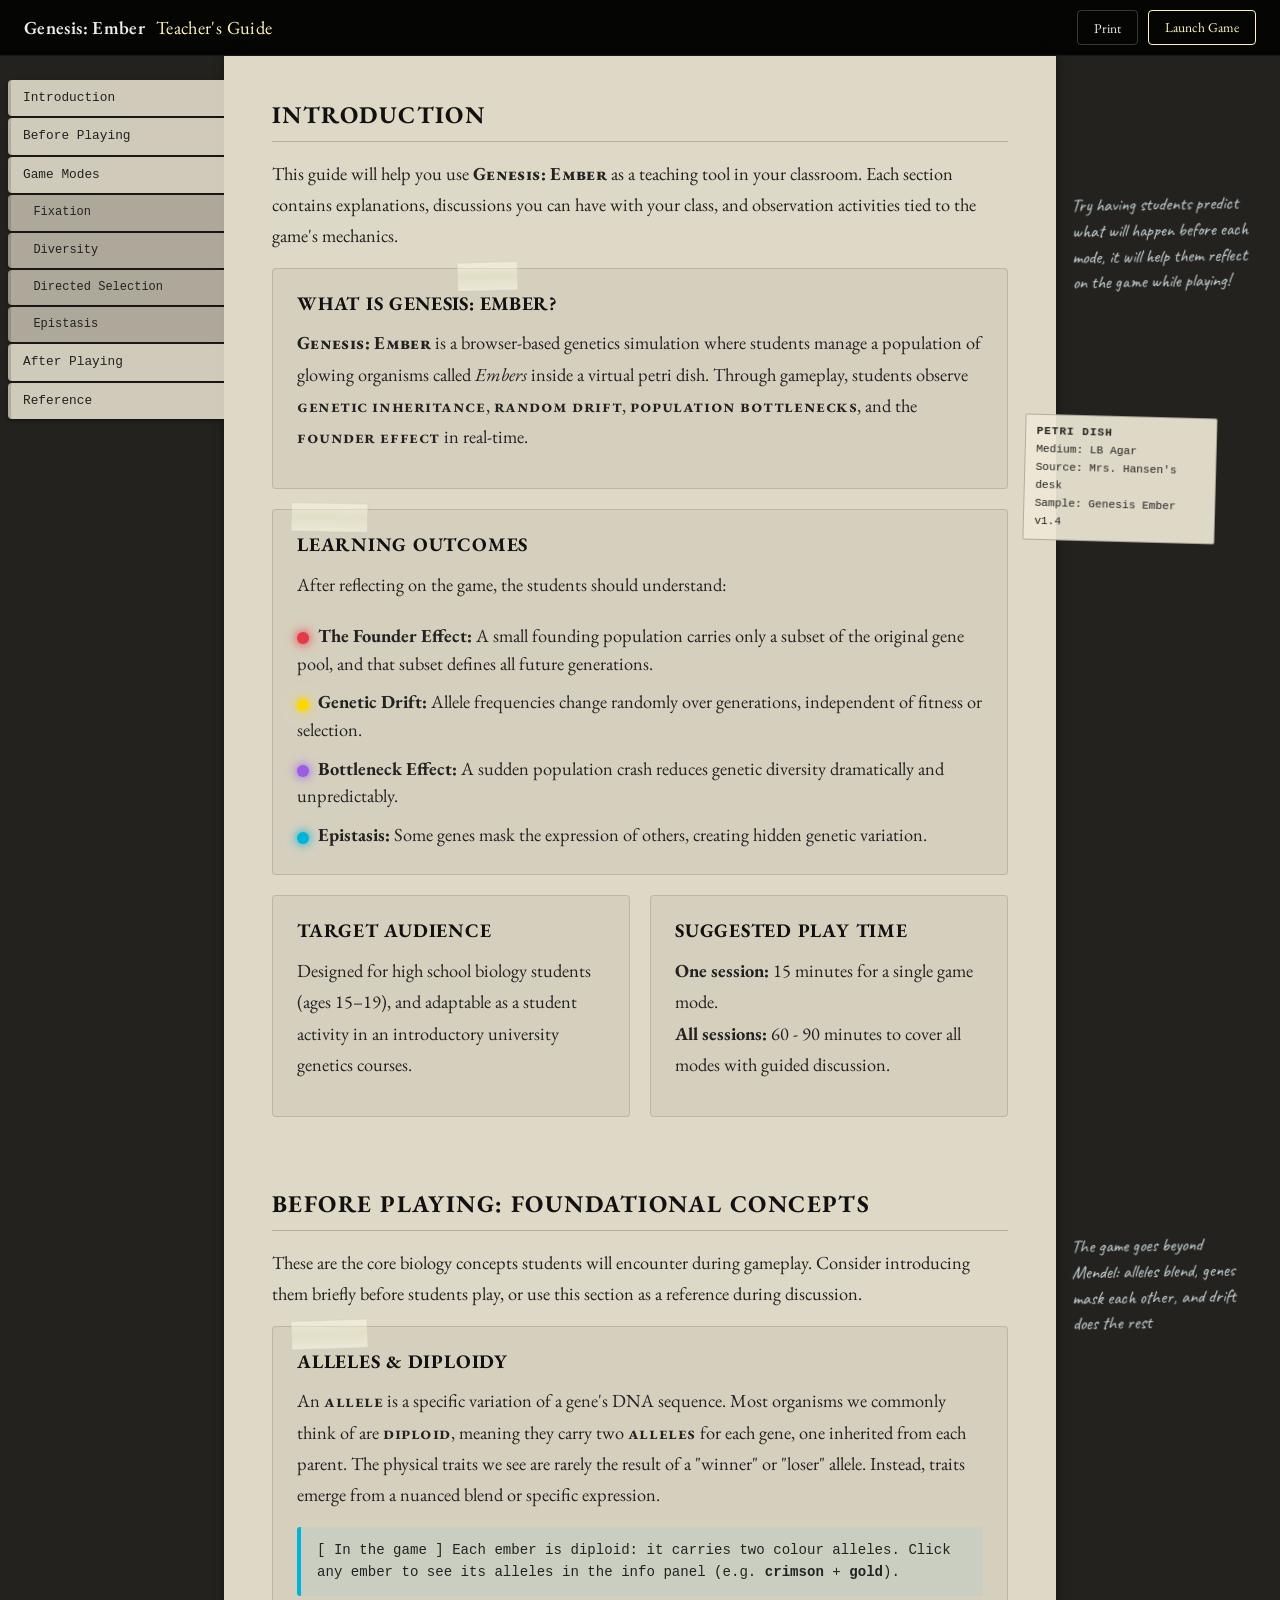
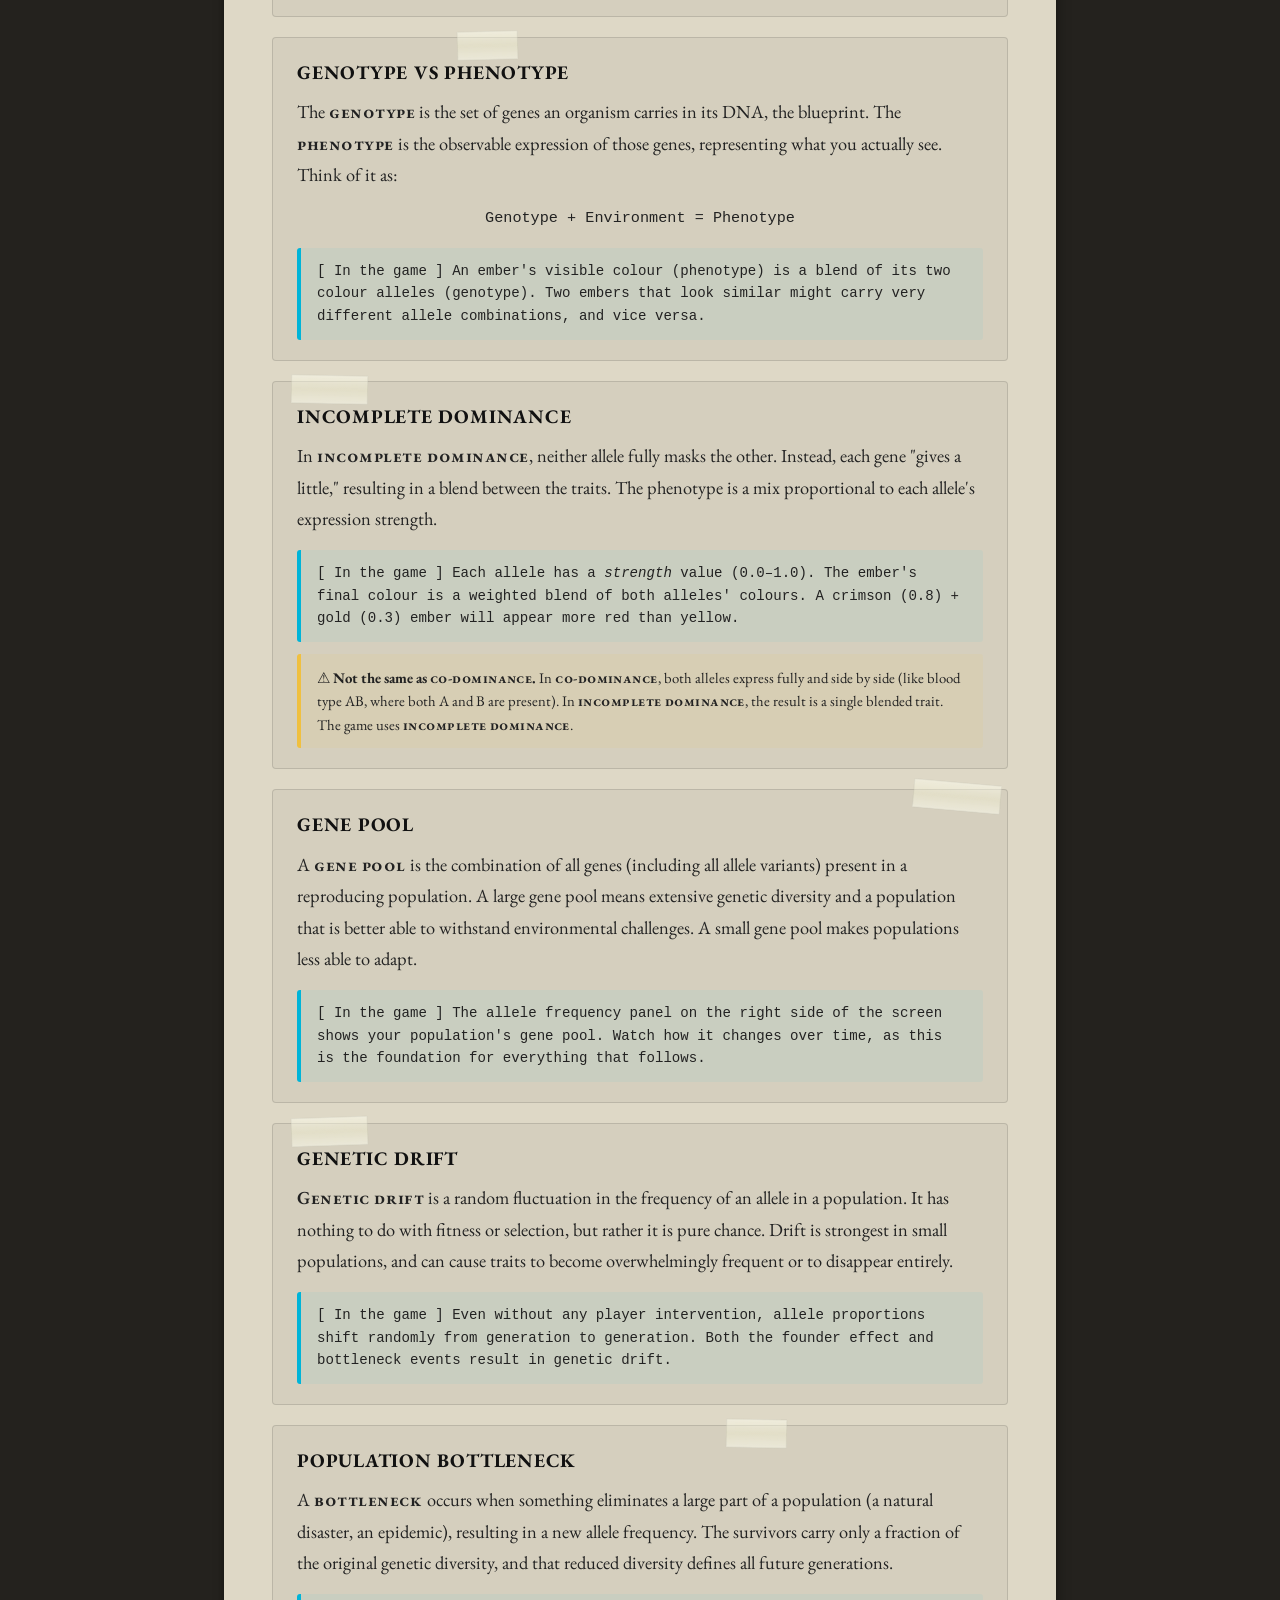
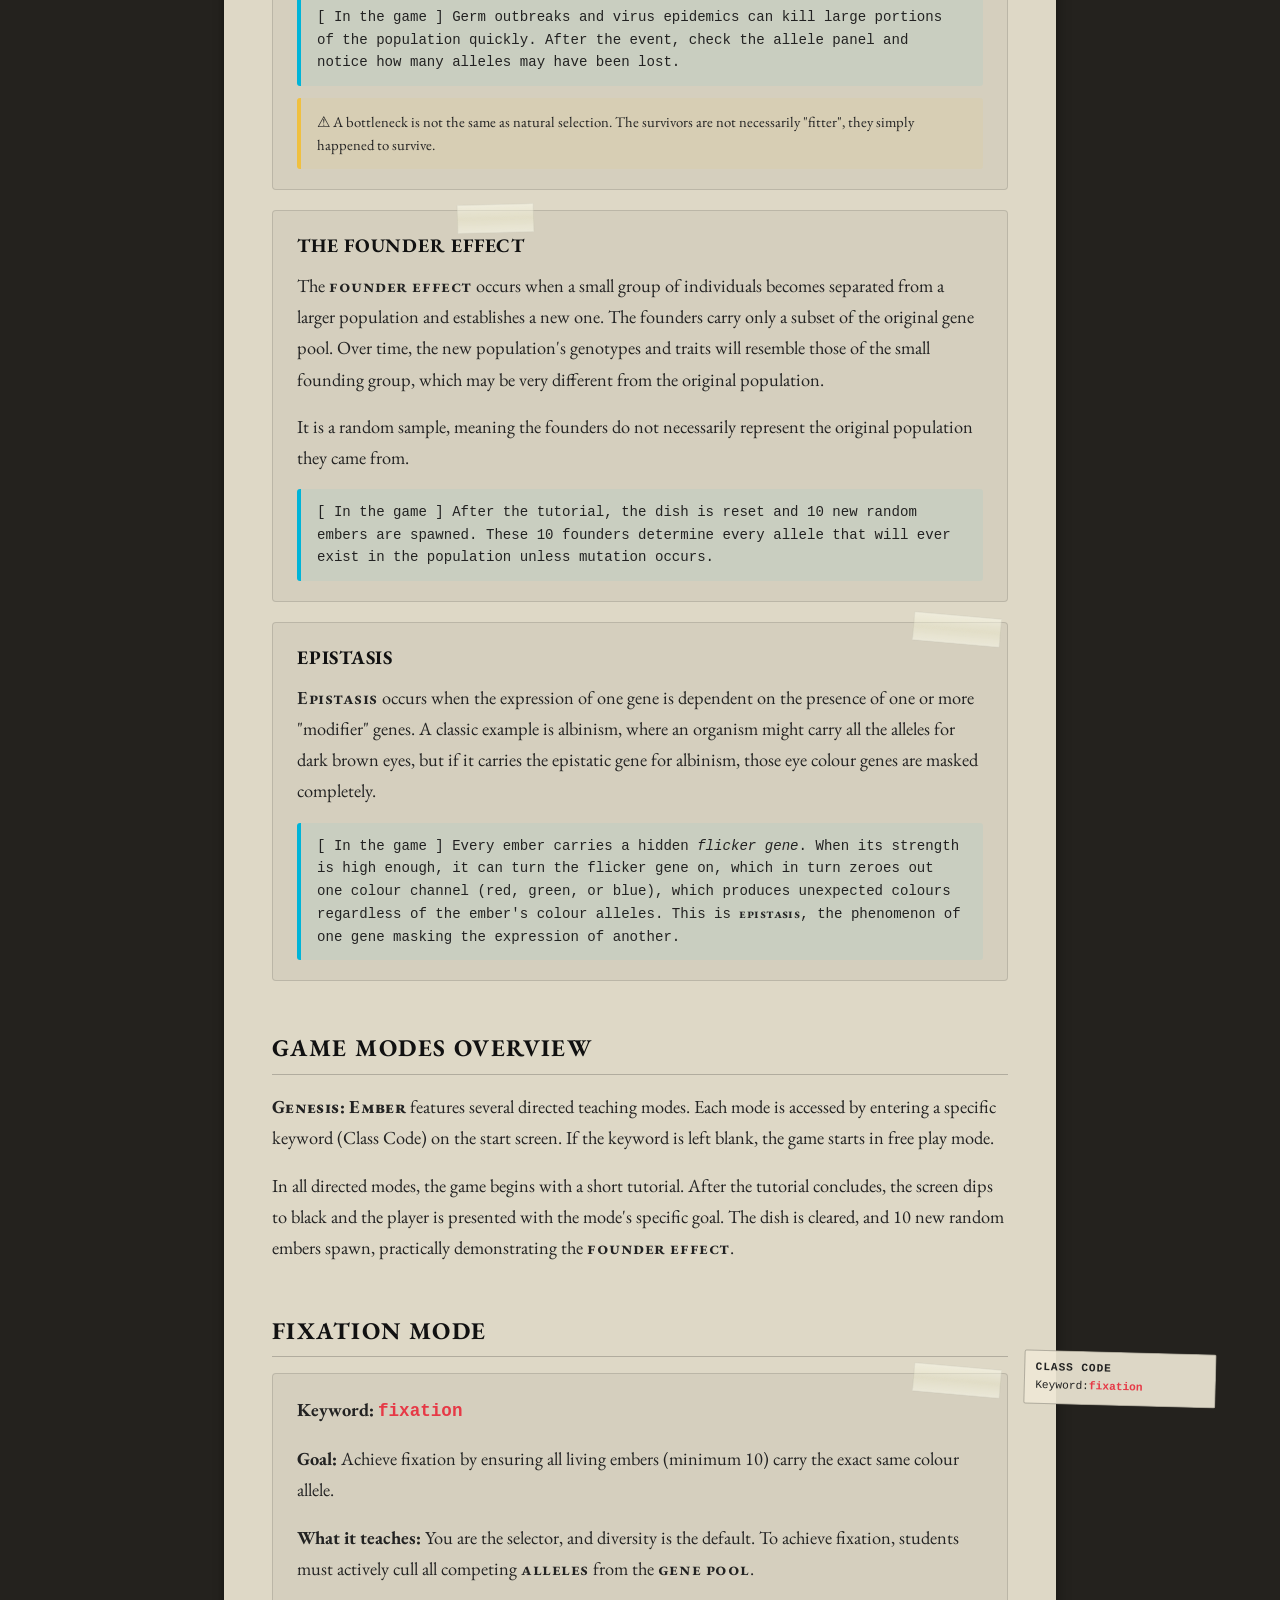
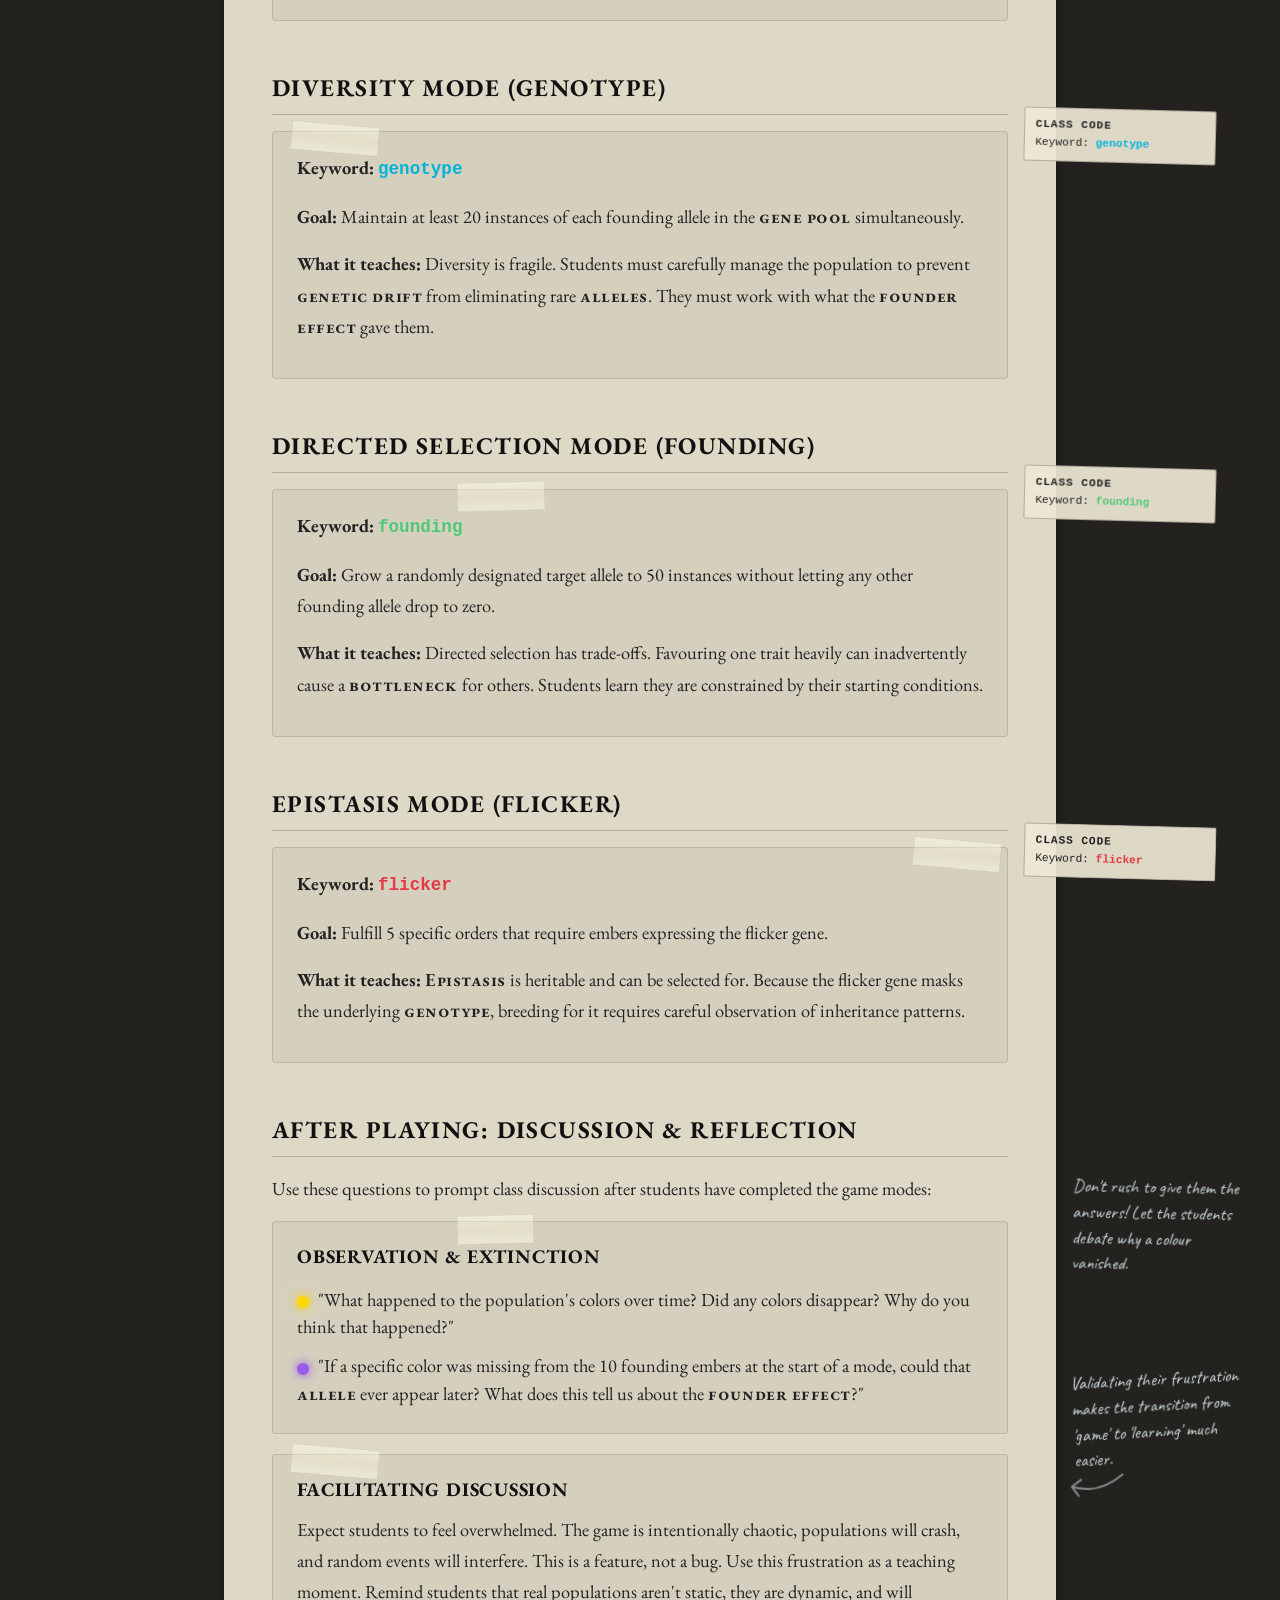
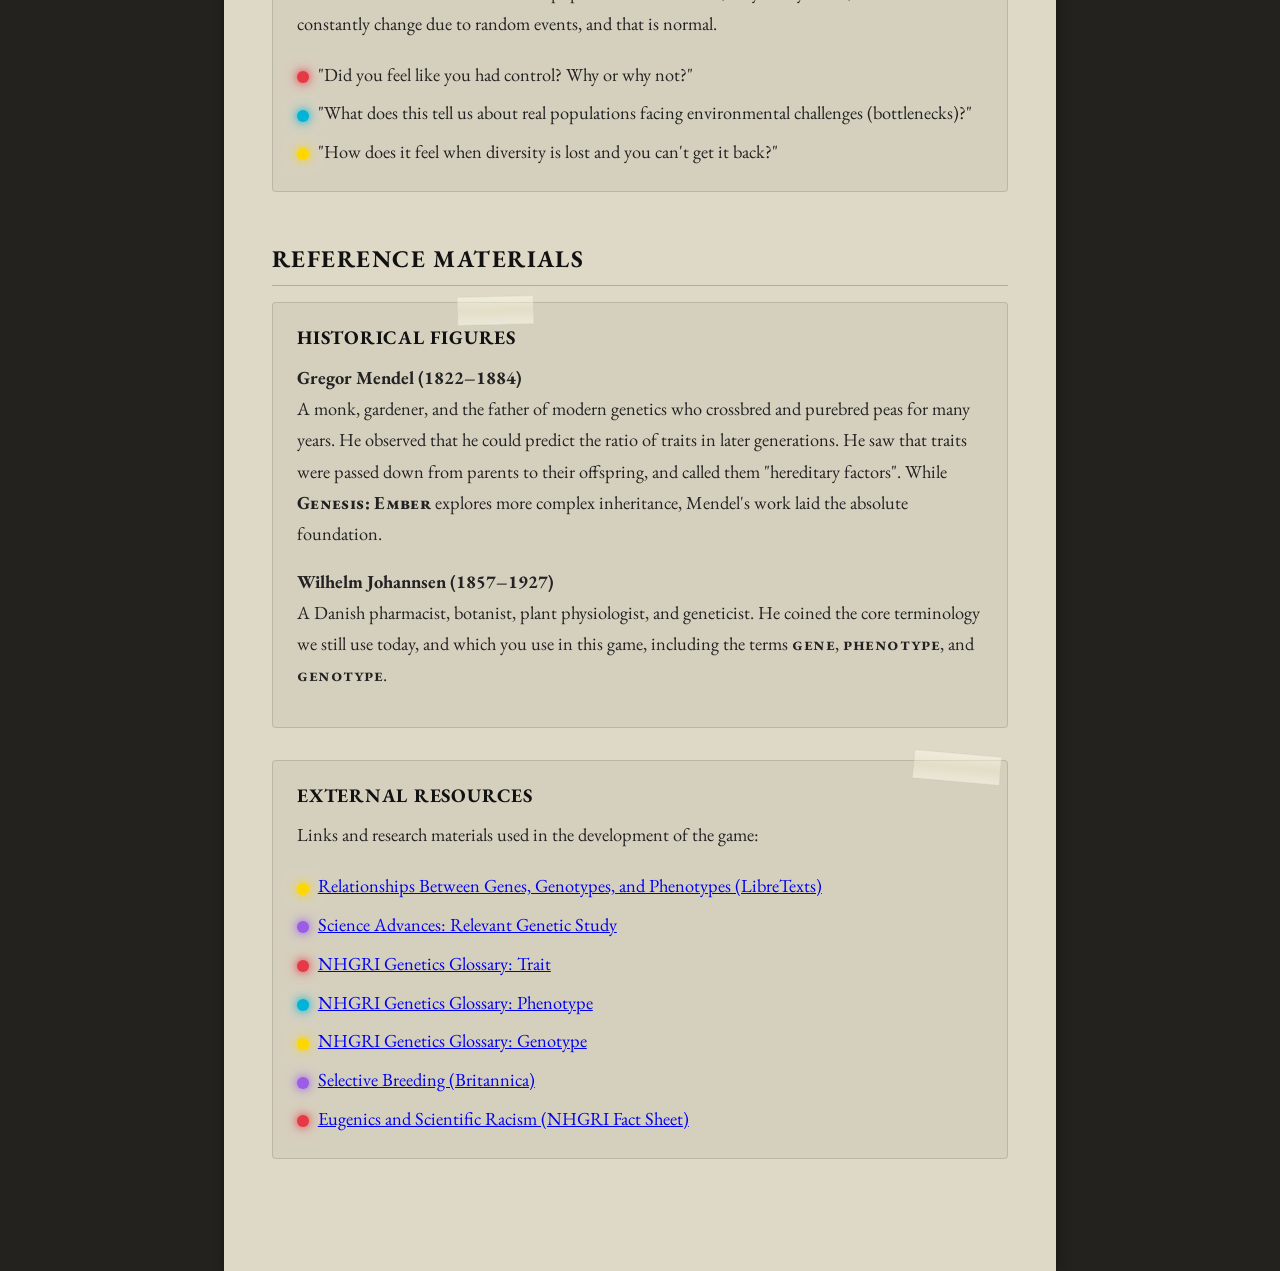
==== teachers-aid.html @ 92278e6e "Added Teacher's Aid as its own page" ====
<!DOCTYPE html>
<html lang="en">

<head>
  <meta charset="UTF-8">
  <meta name="viewport" content="width=device-width, initial-scale=1.0">
  <title>Genesis: Ember - Teacher's Guide</title>
  <meta name="description"
    content="A classroom guide for using Genesis: Ember to teach genetics concepts including alleles, genetic drift, natural selection, and epistasis.">
  <link rel="preconnect" href="https://fonts.googleapis.com">
  <link rel="preconnect" href="https://fonts.gstatic.com" crossorigin>
  <link
    href="https://fonts.googleapis.com/css2?family=Caveat:wght@400;700&family=EB+Garamond:ital,wght@0,400;0,600;0,700;1,400;1,600;1,700&display=swap"
    rel="stylesheet">
  <link rel="stylesheet" href="teachers-aid.css">
</head>

<body>

  <header class="top-bar">
    <h1 class="top-bar-title">Genesis: Ember <span class="top-bar-subtitle">Teacher's Guide</span></h1>
    <div class="top-bar-actions">
      <button id="printButton" class="top-bar-button" onclick="window.print()">Print</button>
      <a href="index.html" class="top-bar-button top-bar-launch">Launch Game</a>
    </div>
  </header>

  <div class="page-layout">

    <nav class="sidebar" aria-label="Table of contents">
      <ul class="sidebar-list">
        <li><a href="#introduction" class="sidebar-link">Introduction</a></li>
        <li><a href="#before-playing" class="sidebar-link">Before Playing</a></li>
        <li><a href="#modes-overview" class="sidebar-link">Game Modes</a></li>
        <li>
          <a href="#mode-fixation" class="sidebar-link sidebar-link-indent">Fixation</a>
        </li>
        <li>
          <a href="#mode-genotype" class="sidebar-link sidebar-link-indent">Diversity</a>
        </li>
        <li>
          <a href="#mode-founding" class="sidebar-link sidebar-link-indent">Directed Selection</a>
        </li>
        <li>
          <a href="#mode-flicker" class="sidebar-link sidebar-link-indent">Epistasis</a>
        </li>
        <li><a href="#after-playing" class="sidebar-link">After Playing</a></li>
        <li><a href="#reference" class="sidebar-link">Reference</a></li>
      </ul>
    </nav>

    <main class="content">

      <section id="introduction" class="content-section">
        <h2>Introduction</h2>

        <!-- Margin elements (in the dark right area) -->
        <div class="margin-note" style="top: 6rem;">
          Try having students predict what will happen before each mode, it will help them reflect on the game while
          playing!
        </div>

        <div class="margin-label" style="top: 20rem;">
          <span class="margin-label-title">PETRI DISH&emsp;</span><br>
          Medium: LB Agar<br>
          Source: Mrs. Hansen's desk<br>
          Sample: Genesis Ember v1.4
        </div>

        <p>
          This guide will help you use <span class="game-name">Genesis: Ember</span> as a teaching tool in your
          classroom. Each section contains explanations, discussions you can have with your class, and observation
          activities tied to the game's mechanics.
        </p>

        <div class="guide-box">
          <h3 class="guide-box-title">What is <span class="game-name">Genesis: Ember</span>?</h3>
          <p>
            <span class="game-name">Genesis: Ember</span> is a browser-based genetics simulation where students manage a
            population
            of glowing organisms called <em>Embers</em> inside a virtual petri dish.
            Through gameplay, students observe <span class="term">genetic inheritance</span>, <span class="term">random
              drift</span>,
            <span class="term">population bottlenecks</span>, and the <span class="term">founder effect</span> in
            real-time.
          </p>
        </div>

        <div class="guide-box">
          <h3 class="guide-box-title">Learning Outcomes</h3>
          <p>After reflecting on the game, the students should understand:</p>
          <ul class="ember-list">
            <li>
              <span class="ember-dot ember-dot-crimson"></span>
              <strong>The Founder Effect:</strong> A small founding population carries only a subset of
              the original gene pool, and that subset defines all future generations.
            </li>
            <li>
              <span class="ember-dot ember-dot-gold"></span>
              <strong>Genetic Drift:</strong> Allele frequencies change randomly over generations,
              independent of fitness or selection.
            </li>
            <li>
              <span class="ember-dot ember-dot-violet"></span>
              <strong>Bottleneck Effect:</strong> A sudden population crash reduces genetic
              diversity dramatically and unpredictably.
            </li>
            <li>
              <span class="ember-dot ember-dot-blue"></span>
              <strong>Epistasis:</strong> Some genes mask the expression of others,
              creating hidden genetic variation.
            </li>
          </ul>
        </div>

        <div class="two-col-grid">
          <div class="guide-box">
            <h3 class="guide-box-title">Target Audience</h3>
            <p>
              Designed for high school biology students (ages 15–19), and adaptable as a student
              activity in an introductory university genetics courses.
            </p>
          </div>
          <div class="guide-box">
            <h3 class="guide-box-title">Suggested Play Time</h3>
            <p>
              <strong>One session:</strong> 15 minutes for a single game mode.<br>
              <strong>All sessions:</strong> 60 - 90 minutes to cover all modes with guided discussion.
            </p>
          </div>
        </div>

      </section>

      <section id="before-playing" class="content-section">
        <h2>Before Playing: Foundational Concepts</h2>

        <!-- Margin note for this section -->
        <div class="margin-note" style="top: 3rem;">
          The game goes beyond Mendel: alleles blend, genes mask each other, and drift does the rest
        </div>

        <p>
          These are the core biology concepts students will encounter during gameplay. Consider
          introducing them briefly before students play, or use this section as a reference
          during discussion.
        </p>

        <!-- Concept 1: Alleles & Diploidy -->
        <div class="guide-box">
          <h3 class="guide-box-title">Alleles &amp; Diploidy</h3>
          <p>
            An <span class="term">allele</span> is a specific variation of a gene's DNA sequence.
            Most organisms we commonly think of are <span class="term">diploid</span>, meaning they carry
            two <span class="term">alleles</span> for each gene, one inherited from each parent. The physical traits
            we see are rarely the result of a "winner" or "loser" allele. Instead, traits
            emerge from a nuanced blend or specific expression.
          </p>
          <div class="guide-box-ingame">
            [ In the game ] Each ember is diploid: it carries two colour alleles. Click any
            ember to see its alleles in the info panel (e.g. <strong>crimson</strong> +
            <strong>gold</strong>).
          </div>
        </div>

        <!-- Concept 2: Genotype vs Phenotype -->
        <div class="guide-box">
          <h3 class="guide-box-title">Genotype vs Phenotype</h3>
          <p>
            The <span class="term">genotype</span> is the set of genes an organism carries in its DNA, the blueprint.
            The <span class="term">phenotype</span> is the observable expression of those
            genes, representing what you actually see. Think of it as:
          </p>
          <p style="text-align: center; font-family: var(--font-mono); font-size: 0.95rem;">
            Genotype + Environment = Phenotype
          </p>
          <div class="guide-box-ingame">
            [ In the game ] An ember's visible colour (phenotype) is a blend of its two
            colour alleles (genotype). Two embers that look similar might carry very
            different allele combinations, and vice versa.
          </div>
        </div>

        <!-- Concept 3: Incomplete Dominance -->
        <div class="guide-box">
          <h3 class="guide-box-title">Incomplete Dominance</h3>
          <p>
            In <span class="term">incomplete dominance</span>, neither allele fully masks the other.
            Instead, each gene "gives a little," resulting in a blend between the traits.
            The phenotype is a mix proportional to each allele's expression strength.
          </p>
          <div class="guide-box-ingame">
            [ In the game ] Each allele has a <em>strength</em> value (0.0–1.0). The ember's
            final colour is a weighted blend of both alleles' colours. A crimson (0.8) + gold (0.3)
            ember will appear more red than yellow.
          </div>
          <div class="guide-box-warning">
            ⚠ <strong>Not the same as <span class="term">co-dominance</span>.</strong> In <span
              class="term">co-dominance</span>, both alleles
            express fully and side by side (like blood type AB, where both A and B are present).
            In <span class="term">incomplete dominance</span>, the result is a single blended trait. The game uses
            <span class="term">incomplete dominance</span>.
          </div>
        </div>

        <!-- Concept 4: Gene Pool -->
        <div class="guide-box">
          <h3 class="guide-box-title">Gene Pool</h3>
          <p>
            A <span class="term">gene pool</span> is the combination of all genes (including all allele
            variants) present in a reproducing population. A large gene pool means extensive
            genetic diversity and a population that is better able to withstand environmental
            challenges. A small gene pool makes populations less able to adapt.
          </p>
          <div class="guide-box-ingame">
            [ In the game ] The allele frequency panel on the right side of the screen shows
            your population's gene pool. Watch how it changes over time, as this is the
            foundation for everything that follows.
          </div>
        </div>

        <!-- Concept 5: Genetic Drift -->
        <div class="guide-box">
          <h3 class="guide-box-title">Genetic Drift</h3>
          <p>
            <span class="term">Genetic drift</span> is a random fluctuation in the frequency of an allele
            in a population. It has nothing to do with fitness or selection, but rather it is pure chance.
            Drift is strongest in small populations, and can cause traits to become overwhelmingly
            frequent or to disappear entirely.
          </p>
          <div class="guide-box-ingame">
            [ In the game ] Even without any player intervention, allele proportions shift randomly
            from generation to generation. Both the founder effect and bottleneck events
            result in genetic drift.
          </div>
        </div>

        <!-- Concept 6: Population Bottleneck -->
        <div class="guide-box">
          <h3 class="guide-box-title">Population Bottleneck</h3>
          <p>
            A <span class="term">bottleneck</span> occurs when something eliminates a large part of a
            population (a natural disaster, an epidemic), resulting in a new allele frequency.
            The survivors carry only a fraction of the original genetic diversity, and that
            reduced diversity defines all future generations.
          </p>
          <div class="guide-box-ingame">
            [ In the game ] Germ outbreaks and virus epidemics can kill large portions of the
            population quickly. After the event, check the allele panel and notice how many
            alleles may have been lost.
          </div>
          <div class="guide-box-warning">
            ⚠ A bottleneck is not the same as natural selection. The survivors are not
            necessarily "fitter", they simply happened to survive.
          </div>
        </div>

        <!-- Concept 7: Founder Effect -->
        <div class="guide-box">
          <h3 class="guide-box-title">The Founder Effect</h3>
          <p>
            The <span class="term">founder effect</span> occurs when a small group of individuals becomes
            separated from a larger population and establishes a new one. The founders carry
            only a subset of the original gene pool. Over time, the new population's genotypes
            and traits will resemble those of the small founding group, which may be very
            different from the original population.
          </p>
          <p>
            It is a random sample, meaning the founders do not necessarily represent the original
            population they came from.
          </p>
          <div class="guide-box-ingame">
            [ In the game ] After the tutorial, the dish is reset and 10 new random embers
            are spawned. These 10 founders determine every allele that will ever exist in
            the population unless mutation occurs.
          </div>
        </div>

        <!-- Concept 8: Epistasis -->
        <div class="guide-box">
          <h3 class="guide-box-title">Epistasis</h3>
          <p>
            <span class="term">Epistasis</span> occurs when the expression of one gene is dependent on the
            presence of one or more "modifier" genes. A classic example is albinism, where an organism
            might carry all the alleles for dark brown eyes, but if it carries the epistatic
            gene for albinism, those eye colour genes are masked completely.
          </p>
          <div class="guide-box-ingame">
            [ In the game ] Every ember carries a hidden <em>flicker gene</em>. When its strength
            is high enough, it can turn the flicker gene on, which in turn zeroes out one colour channel (red, green, or
            blue), which produces unexpected colours regardless of the ember's colour alleles. This is <span
              class="term">epistasis</span>, the phenomenon of one gene masking the expression of another.
          </div>
        </div>

      </section>

      <section id="modes-overview" class="content-section">
        <h2>Game Modes Overview</h2>
        <p>
          <span class="game-name">Genesis: Ember</span> features several directed teaching modes. Each mode is accessed
          by entering a specific keyword (Class Code) on the start screen. If the keyword is left blank, the game starts
          in free play mode.
        </p>
        <p>
          In all directed modes, the game begins with a short tutorial. After the tutorial concludes, the screen dips to
          black and the player is presented with the mode's specific goal. The dish is cleared, and 10 new random embers
          spawn, practically demonstrating the <span class="term">founder effect</span>.
        </p>
      </section>

      <section id="mode-fixation" class="content-section">
        <h2>Fixation Mode</h2>
        <div class="margin-label" style="top: 2.5rem;">
          <span class="margin-label-title">CLASS CODE&emsp;</span><br>
          Keyword:<strong><span
              style="font-family: var(--font-mono); color: var(--accent-danger);">fixation</span></strong>
        </div>
        <div class="guide-box tape-var-c">
          <p><strong>Keyword:</strong> <span
              style="font-family: var(--font-mono); font-weight: bold; font-size: 1.1rem; color: var(--accent-danger);">fixation</span>
          </p>
          <p><strong>Goal:</strong> Achieve fixation by ensuring all living embers (minimum 10) carry the exact same
            colour allele.</p>
          <p><strong>What it teaches:</strong> You are the selector, and diversity is the default. To achieve fixation,
            students must actively cull all competing <span class="term">alleles</span> from the <span class="term">gene
              pool</span>.</p>
        </div>
      </section>

      <section id="mode-genotype" class="content-section">
        <h2>Diversity Mode (Genotype)</h2>
        <div class="margin-label" style="top: 2.5rem;">
          <span class="margin-label-title">CLASS CODE&emsp;</span><br>
          Keyword: <strong><span
              style="font-family: var(--font-mono); color: var(--accent-cyan);">genotype</span></strong>
        </div>
        <div class="guide-box tape-var-a">
          <p><strong>Keyword:</strong> <span
              style="font-family: var(--font-mono); font-weight: bold; font-size: 1.1rem; color: var(--accent-cyan)">genotype</span>
          </p>
          <p><strong>Goal:</strong> Maintain at least 20 instances of each founding allele in the <span
              class="term">gene pool</span> simultaneously.</p>
          <p><strong>What it teaches:</strong> Diversity is fragile. Students must carefully manage the population to
            prevent <span class="term">genetic drift</span> from eliminating rare <span class="term">alleles</span>.
            They must work with what the <span class="term">founder effect</span> gave them.</p>
        </div>
      </section>

      <section id="mode-founding" class="content-section">
        <h2>Directed Selection Mode (Founding)</h2>
        <div class="margin-label" style="top: 2.5rem;">
          <span class="margin-label-title">CLASS CODE&emsp;</span><br>
          Keyword: <strong><span
              style="font-family: var(--font-mono); color: var(--accent-green);">founding</span></strong>
        </div>
        <div class="guide-box tape-var-d">
          <p><strong>Keyword:</strong> <span
              style="font-family: var(--font-mono); font-weight: bold; font-size: 1.1rem; color: var(--accent-green)">founding</span>
          </p>
          <p><strong>Goal:</strong> Grow a randomly designated target allele to 50 instances without letting any other
            founding allele drop to zero.</p>
          <p><strong>What it teaches:</strong> Directed selection has trade-offs. Favouring one trait heavily can
            inadvertently cause a <span class="term">bottleneck</span> for others. Students learn they are constrained
            by their starting conditions.</p>
        </div>
      </section>

      <section id="mode-flicker" class="content-section">
        <h2>Epistasis Mode (Flicker)</h2>
        <div class="margin-label" style="top: 2.5rem;">
          <span class="margin-label-title">CLASS CODE&emsp;</span><br>
          Keyword: <strong><span
              style="font-family: var(--font-mono); color: var(--accent-danger);">flicker</span></strong>
        </div>
        <div class="guide-box tape-var-b">
          <p><strong>Keyword:</strong> <span
              style="font-family: var(--font-mono); font-weight: bold; font-size: 1.1rem; color: var(--accent-danger);">flicker</span>
          </p>
          <p><strong>Goal:</strong> Fulfill 5 specific orders that require embers expressing the flicker gene.</p>
          <p><strong>What it teaches:</strong> <span class="term">Epistasis</span> is heritable and can be selected for.
            Because the flicker gene masks the underlying <span class="term">genotype</span>, breeding for it requires
            careful observation of inheritance patterns.</p>
        </div>
      </section>

      <section id="after-playing" class="content-section">
        <h2>After Playing: Discussion &amp; Reflection</h2>

        <!-- Margin Notes -->
        <div class="margin-note" style="top: 4rem; transform: rotate(1deg);">
          Don't rush to give them the answers! Let the students debate why a colour vanished.
        </div>
        <div class="margin-note" style="top: 16rem; transform: rotate(-3deg);">
          Validating their frustration makes the transition from 'game' to 'learning' much easier.
          <svg
            style="position: absolute; left: -0.6rem; bottom: -2rem; width: 4rem; height: 2.5rem; overflow: visible; opacity: 0.6;"
            viewBox="0 0 100 50">
            <path d="M 90 10 Q 50 40 10 25 L 25 15 M 10 25 L 20 40" fill="none" stroke="currentColor" stroke-width="3"
              stroke-linecap="round" stroke-linejoin="round" />
          </svg>
        </div>

        <p>Use these questions to prompt class discussion after students have completed the game modes:</p>

        <div class="guide-box tape-var-a">
          <h3 class="guide-box-title">Observation &amp; Extinction</h3>
          <ul class="ember-list">
            <li>
              <span class="ember-dot ember-dot-gold"></span>
              "What happened to the population's colors over time? Did any colors disappear? Why do you think that
              happened?"
            </li>
            <li>
              <span class="ember-dot ember-dot-violet"></span>
              "If a specific color was missing from the 10 founding embers at the start of a mode, could that <span
                class="term">allele</span> ever appear later? What does this tell us about the <span
                class="term">founder effect</span>?"
            </li>
          </ul>
        </div>

        <div class="guide-box tape-var-c">
          <h3 class="guide-box-title">Facilitating Discussion</h3>
          <p>
            Expect students to feel overwhelmed. The game is intentionally chaotic, populations will crash, and random
            events
            will interfere. This is a feature, not a bug. Use this frustration as a teaching moment.
            Remind students that real populations aren't static, they are dynamic, and will constantly change due to
            random events,
            and that is normal.
          </p>
          <ul class="ember-list">
            <li>
              <span class="ember-dot ember-dot-crimson"></span>
              "Did you feel like you had control? Why or why not?"
            </li>
            <li>
              <span class="ember-dot ember-dot-blue"></span>
              "What does this tell us about real populations facing environmental challenges (bottlenecks)?"
            </li>
            <li>
              <span class="ember-dot ember-dot-gold"></span>
              "How does it feel when diversity is lost and you can't get it back?"
            </li>
          </ul>
        </div>
      </section>

      <section id="reference" class="content-section">
        <h2>Reference Materials</h2>
        <div class="guide-box tape-var-d">
          <h3 class="guide-box-title">Historical Figures</h3>
          <p>
            <strong>Gregor Mendel (1822–1884)</strong><br>
            A monk, gardener, and the father of modern genetics who crossbred and purebred peas for many years. He
            observed that he could predict the ratio of traits in later generations. He saw that traits were passed down
            from parents to their offspring, and called them "hereditary factors". While <span
              class="game-name">Genesis: Ember</span> explores more complex inheritance, Mendel's work laid the absolute
            foundation.
          </p>
          <p style="margin-top: 1rem;">
            <strong>Wilhelm Johannsen (1857–1927)</strong><br>
            A Danish pharmacist, botanist, plant physiologist, and geneticist. He coined the core terminology we still
            use today, and which you use in this game, including the terms <span class="term">gene</span>, <span
              class="term">phenotype</span>, and <span class="term">genotype</span>.
          </p>
        </div>

        <div class="guide-box tape-var-b" style="margin-top: 2rem;">
          <h3 class="guide-box-title">External Resources</h3>
          <p>Links and research materials used in the development of the game:</p>
          <ul class="ember-list">
            <li>
              <span class="ember-dot ember-dot-gold"></span>
              <a href="https://bio.libretexts.org/Bookshelves/Genetics/Online_Open_Genetics_(Nickle_and_Barrette-Ng)/03%3A_Genetic_Analysis_of_Single_Genes/3.02%3A_Relationships_Between_Genes_Genotypes_and_Phenotypes"
                target="_blank" rel="noopener noreferrer">Relationships Between Genes, Genotypes, and Phenotypes
                (LibreTexts)</a>
            </li>
            <li>
              <span class="ember-dot ember-dot-violet"></span>
              <a href="https://www.science.org/doi/10.1126/sciadv.abd1239" target="_blank"
                rel="noopener noreferrer">Science Advances: Relevant Genetic Study</a>
            </li>
            <li>
              <span class="ember-dot ember-dot-crimson"></span>
              <a href="https://www.genome.gov/genetics-glossary/Trait" target="_blank" rel="noopener noreferrer">NHGRI
                Genetics Glossary: Trait</a>
            </li>
            <li>
              <span class="ember-dot ember-dot-blue"></span>
              <a href="https://www.genome.gov/genetics-glossary/Phenotype" target="_blank"
                rel="noopener noreferrer">NHGRI Genetics Glossary: Phenotype</a>
            </li>
            <li>
              <span class="ember-dot ember-dot-gold"></span>
              <a href="https://www.genome.gov/genetics-glossary/genotype" target="_blank"
                rel="noopener noreferrer">NHGRI Genetics Glossary: Genotype</a>
            </li>
            <li>
              <span class="ember-dot ember-dot-violet"></span>
              <a href="https://www.britannica.com/science/selective-breeding" target="_blank"
                rel="noopener noreferrer">Selective Breeding (Britannica)</a>
            </li>
            <li>
              <span class="ember-dot ember-dot-crimson"></span>
              <a href="https://www.genome.gov/about-genomics/fact-sheets/Eugenics-and-Scientific-Racism" target="_blank"
                rel="noopener noreferrer">Eugenics and Scientific Racism (NHGRI Fact Sheet)</a>
            </li>
          </ul>
        </div>
      </section>

    </main>
  </div>

</body>

</html>
---- teachers-aid.css ----
/* ==========================================
   Genesis: Ember — Teacher's Guide
   Stylesheet v1.0
   =========================================== */

/* -------- CSS Variables -------- */
:root {
  /* Dark theme (screen) */
  --bg-page: #24221e;
  --bg-content: #252521;
  --bg-box: rgba(238, 232, 213, 0.92);
  --bg-box-alt: rgba(238, 232, 213, 0.85);
  --bg-sidebar: rgba(0, 0, 0, 0.6);
  --bg-topbar: rgba(0, 0, 0, 0.85);

  --text-main: #222;
  --text-light: #eee;
  --text-muted: #666;
  --text-heading: #111;

  --accent-cyan: rgb(0, 180, 216);
  --accent-gold: rgb(255, 244, 191);
  --accent-green: rgb(80, 200, 120);
  --accent-yellow: rgb(240, 192, 64);
  --accent-danger: rgb(230, 57, 70);

  /* Ember colors (from constants.mjs) */
  --ember-crimson: rgb(230, 57, 70);
  --ember-gold: rgb(255, 215, 0);
  --ember-violet: rgb(155, 93, 229);
  --ember-blue: rgb(0, 180, 216);

  /* Layout */
  --sidebar-width: 14rem;
  --topbar-height: 3.5rem;

  /* Typography */
  --font-body: 'EB Garamond', serif;
  --font-mono: 'Consolas', 'Courier New', monospace;
}


/* ==========================================
   Global Reset & Base
   =========================================== */

*,
*::before,
*::after {
  box-sizing: border-box;
  margin: 0;
  padding: 0;
}

html {
  scroll-behavior: smooth;
  scroll-padding-top: calc(var(--topbar-height) + 1rem);
}

body {
  font-family: var(--font-body);
  font-size: 1.15rem;
  line-height: 1.6;
  color: var(--text-light);
  background-color: var(--bg-page);
}

/* ==========================================
   Top Bar
   =========================================== */

.top-bar {
  position: fixed;
  top: 0;
  left: 0;
  right: 0;
  z-index: 100;
  height: var(--topbar-height);
  background: var(--bg-topbar);
  backdrop-filter: blur(8px);
  display: flex;
  align-items: center;
  justify-content: space-between;
  padding: 0 1.5rem;
  border-bottom: 1px solid rgba(255, 255, 255, 0.08);
}

.top-bar-title {
  font-size: 1.15rem;
  font-weight: 600;
  color: var(--text-light);
  letter-spacing: 0.02em;
}

.top-bar-subtitle {
  font-weight: 400;
  color: var(--accent-gold);
  margin-left: 0.4rem;
}

.top-bar-actions {
  display: flex;
  gap: 0.6rem;
}

.top-bar-button {
  font-family: var(--font-body);
  font-size: 0.85rem;
  padding: 0.35rem 1rem;
  border: 1px solid rgba(255, 255, 255, 0.2);
  border-radius: 4px;
  background: transparent;
  color: var(--text-light);
  cursor: pointer;
  text-decoration: none;
  transition: background 0.2s, border-color 0.2s;
}

.top-bar-button:hover {
  background: rgba(255, 255, 255, 0.1);
  border-color: rgba(255, 255, 255, 0.4);
}

.top-bar-launch {
  border-color: var(--accent-gold);
  color: var(--accent-gold);
}

.top-bar-launch:hover {
  background: rgba(240, 192, 64, 0.15);
}


/* ==========================================
   Page Layout (CSS Grid)
   =========================================== */

/* Define outer grid: sidebar + main content */
.page-layout {
  display: grid;
  grid-template-columns: var(--sidebar-width) 1fr;
  margin-top: var(--topbar-height);
  min-height: calc(100vh - var(--topbar-height));
}


/* ==========================================
   Sidebar (folder tabs)
   =========================================== */

.sidebar {
  position: sticky;
  top: var(--topbar-height);
  height: calc(100vh - var(--topbar-height));
  overflow-y: auto;
  background: transparent;
  padding: 1.5rem 0 1.5rem 0.5rem;
}

.sidebar-list {
  list-style: none;
  display: flex;
  flex-direction: column;
  gap: 2px;
}

/* Each link = a folder tab sticking out */
.sidebar-link {
  display: block;
  padding: 0.5rem 1rem 0.5rem 0.75rem;
  font-family: var(--font-mono);
  font-size: 0.8rem;
  color: var(--text-main);
  text-decoration: none;
  background: var(--bg-box-alt);
  border-radius: 4px 0 0 4px;
  border-left: 3px solid rgba(0, 0, 0, 0.15);
  box-shadow:
    0 2px 4px rgba(0, 0, 0, 0.3),
    0 1px 2px rgba(0, 0, 0, 0.2);
  transition: background 0.2s, box-shadow 0.2s, transform 0.15s;
  position: relative;
}

.sidebar-link:hover {
  background: var(--bg-box);
  transform: translateX(4px);
  box-shadow:
    0 3px 8px rgba(0, 0, 0, 0.4),
    0 1px 3px rgba(0, 0, 0, 0.3);
  border-left-color: var(--accent-cyan);
}

.sidebar-link-indent {
  padding-left: 1.4rem;
  font-size: 0.75rem;
  background: rgba(220, 214, 196, 0.75);
}

.sidebar-link-indent:hover {
  background: rgba(230, 224, 206, 0.9);
}


/* ==========================================
   Main Content
   =========================================== */

.content {
  padding: 2.5rem 3rem 4rem;
  max-width: 52rem;
  background: var(--bg-box);
  color: var(--text-main);
  overflow: visible;
  box-shadow:
    2px 0 12px rgba(0, 0, 0, 0.3),
    -1px 0 4px rgba(0, 0, 0, 0.15);
}

.content-section {
  margin-bottom: 3rem;
}

.content-section p {
  margin-bottom: 1rem;
  line-height: 1.7;
}

.content-section h2 {
  font-family: var(--font-body);
  font-size: 1.5rem;
  font-weight: 700;
  color: var(--text-heading);
  text-transform: uppercase;
  letter-spacing: 0.06em;
  margin-bottom: 1rem;
  padding-bottom: 0.4rem;
  border-bottom: 1px solid rgba(0, 0, 0, 0.2);
}

.section-placeholder {
  color: var(--text-muted);
  font-style: italic;
}

/* Scientific terminology — small caps inline */
.term {
  font-family: 'EB Garamond', serif;
  font-variant: small-caps;
  font-weight: 600;
  letter-spacing: 0.03em;
}

/* Game name reference — small caps with slight emphasis */
.game-name {
  font-family: 'EB Garamond', serif;
  font-variant: small-caps;
  font-weight: 700;
  letter-spacing: 0.02em;
}


/* ==========================================
   Margin Notes (in the dark area right of parchment)
   =========================================== */

.content-section {
  position: relative;
}

.margin-note {
  position: absolute;
  right: -15rem;
  width: 11rem;
  font-family: 'Caveat', cursive;
  font-size: 1.15rem;
  color: rgba(216, 232, 238, 0.89);
  line-height: 1.4;
  transform: rotate(-1deg);
  pointer-events: none;
}

/* Lab label in the margin — replicates the petri dish sticker */
.margin-label {
  position: absolute;
  right: -13rem;
  width: 12rem;
  background: rgba(238, 232, 213, 0.92);
  color: #222;
  font-family: var(--font-mono);
  font-size: 0.7rem;
  line-height: 1.6;
  padding: 0.5rem 0.65rem;
  border: 1px solid rgba(0, 0, 0, 0.25);
  border-radius: 2px;
  transform: rotate(1.5deg);
  pointer-events: none;
}

.margin-label-title {
  font-weight: 700;
  letter-spacing: 0.08em;
}


/* ==========================================
   Content Boxes (shared base)
   =========================================== */

/* Inset card on parchment surface */
.guide-box {
  position: relative;
  background: rgba(0, 0, 0, 0.04);
  color: var(--text-main);
  border: 1px solid rgba(0, 0, 0, 0.12);
  border-radius: 4px;
  padding: 1.25rem 1.5rem;
  margin-bottom: 1.25rem;
}

/* Tape strip — base style
   Tweak: top/right/left → position, width/height → size, rotate → tilt */
.guide-box::before {
  content: '';
  position: absolute;
  width: 3.8rem;
  height: 1.8rem;
  background: linear-gradient(180deg,
      rgba(255, 255, 240, 0.5) 0%,
      rgba(255, 255, 220, 0.3) 50%,
      rgba(255, 255, 240, 0.5) 100%);
  border: 1px solid rgba(0, 0, 0, 0.06);
  border-radius: 1px;
  pointer-events: none;

  /* default: top-right, slight clockwise tilt */
  top: -7px;
  right: 14px;
  transform: rotate(3deg);
}

/* Variation A: top-left, tilted counter-clockwise, slightly longer */
.guide-box:nth-child(even)::before,
.guide-box.tape-var-a::before {
  right: auto;
  left: 18px;
  width: 4.8rem;
  transform: rotate(-2deg);
}

/* Variation B: centered-ish, nearly straight */
.guide-box:nth-child(3n)::before,
.guide-box.tape-var-b::before {
  right: 30%;
  transform: rotate(1deg);
}

/* Variation C: far right, steeper tilt, longest piece */
.guide-box:nth-child(4n+3)::before,
.guide-box.tape-var-c::before {
  right: 6px;
  top: -8px;
  width: 5.5rem;
  transform: rotate(5deg);
}

/* Variation D: left-center, slight counter */
.guide-box:nth-child(5n)::before,
.guide-box.tape-var-d::before {
  right: auto;
  left: 25%;
  transform: rotate(-1.5deg);
}

/* No tape on small boxes inside the two-col grid */
.two-col-grid .guide-box::before {
  display: none;
}

.guide-box-title {
  font-family: var(--font-body);
  font-size: 1.2rem;
  font-weight: 700;
  text-transform: uppercase;
  letter-spacing: 0.04em;
  color: var(--text-heading);
  margin-bottom: 0.5rem;
}

/* Ember-dot bullet list */
.ember-list {
  list-style: none;
  padding: 0;
  margin: 0.5rem 0 0;
}

.ember-list li {
  padding: 0.35rem 0;
  line-height: 1.5;
}

/* In-game example (cyan left border) */
.guide-box-ingame {
  border-left: 4px solid var(--accent-cyan);
  font-family: var(--font-mono);
  font-size: 0.88rem;
  background: rgba(0, 180, 216, 0.06);
  padding: 0.75rem 1rem;
  margin-top: 0.75rem;
  border-radius: 3px;
}

/* Warning box (yellow left border) */
.guide-box-warning {
  border-left: 4px solid var(--accent-yellow);
  background: rgba(240, 192, 64, 0.08);
  padding: 0.75rem 1rem;
  margin-top: 0.75rem;
  border-radius: 3px;
  font-size: 0.92rem;
}

/* Discussion box (green left border) */
.guide-box-discussion {
  border-left: 4px solid var(--accent-green);
  background: rgba(80, 200, 120, 0.06);
  padding: 0.75rem 1rem;
  margin-top: 0.75rem;
  border-radius: 3px;
}


/* ==========================================
   CSS Ember Dots
   =========================================== */

/* Inline ember dot — glowing on screen */
.ember-dot {
  display: inline-block;
  width: 0.75rem;
  height: 0.75rem;
  border-radius: 50%;
  vertical-align: middle;
  margin-right: 0.3rem;
}

/* Male = circle, female = rounded square */
.ember-dot-female {
  border-radius: 25%;
}

.ember-dot-crimson {
  background: var(--ember-crimson);
  box-shadow: 0 0 8px var(--ember-crimson), 0 0 16px rgba(230, 57, 70, 0.4);
}

.ember-dot-gold {
  background: var(--ember-gold);
  box-shadow: 0 0 8px var(--ember-gold), 0 0 16px rgba(255, 215, 0, 0.4);
}

.ember-dot-violet {
  background: var(--ember-violet);
  box-shadow: 0 0 8px var(--ember-violet), 0 0 16px rgba(155, 93, 229, 0.4);
}

.ember-dot-blue {
  background: var(--ember-blue);
  box-shadow: 0 0 8px var(--ember-blue), 0 0 16px rgba(0, 180, 216, 0.4);
}


/* ==========================================
   Two-Column Grid
   =========================================== */

.two-col-grid {
  display: grid;
  grid-template-columns: 1fr 1fr;
  gap: 1.25rem;
}


/* ==========================================
   Mode Cards Grid (2x2)
   =========================================== */

.mode-grid {
  display: grid;
  grid-template-columns: 1fr 1fr;
  gap: 1.25rem;
}

.mode-card {
  background: var(--bg-box);
  color: var(--text-main);
  border-radius: 6px;
  padding: 1.25rem 1.5rem;
}

.mode-card-title {
  font-size: 1.1rem;
  font-weight: 700;
  color: var(--text-heading);
  margin-bottom: 0.25rem;
}

.mode-card-code {
  font-family: var(--font-mono);
  font-size: 0.85rem;
  color: var(--accent-cyan);
  margin-bottom: 0.5rem;
}


/* ==========================================
   Responsive — Small Screens
   =========================================== */

@media (max-width: 768px) {
  .page-layout {
    grid-template-columns: 1fr;
  }

  .sidebar {
    display: none;
  }

  .content {
    padding: 1.5rem 1rem 3rem;
  }

  .margin-note,
  .margin-label {
    display: none;
  }

  .two-col-grid,
  .mode-grid {
    grid-template-columns: 1fr;
  }
}


/* ==========================================
   Print Theme
   =========================================== */

@media print {

  /* Light background, dark text */
  body {
    background: white;
    color: #222;
    font-size: 11pt;
  }

  /* Hide interactive/decorative elements */
  .top-bar,
  .sidebar,
  .margin-note,
  .margin-label {
    display: none;
  }

  .page-layout {
    display: block;
    margin-top: 0;
  }

  .content {
    max-width: 100%;
    padding: 0;
    border-left: none;
    background: white;
    box-shadow: none;
  }

  .content-section h2 {
    color: #222;
    border-bottom-color: #999;
  }

  /* Boxes: light bg with borders */
  .guide-box,
  .mode-card {
    background: #f9f7f2;
    border: 1px solid #ccc;
    box-shadow: none;
    break-inside: avoid;
  }

  .guide-box::before {
    display: none;
  }

  /* Ember dots: solid colors, no glow */
  .ember-dot {
    box-shadow: none;
    border: 1px solid #999;
  }

  /* Grids: single column for narrow print */
  .two-col-grid,
  .mode-grid {
    grid-template-columns: 1fr 1fr;
  }

  /* Section placeholder text hidden */
  .section-placeholder {
    display: none;
  }
}
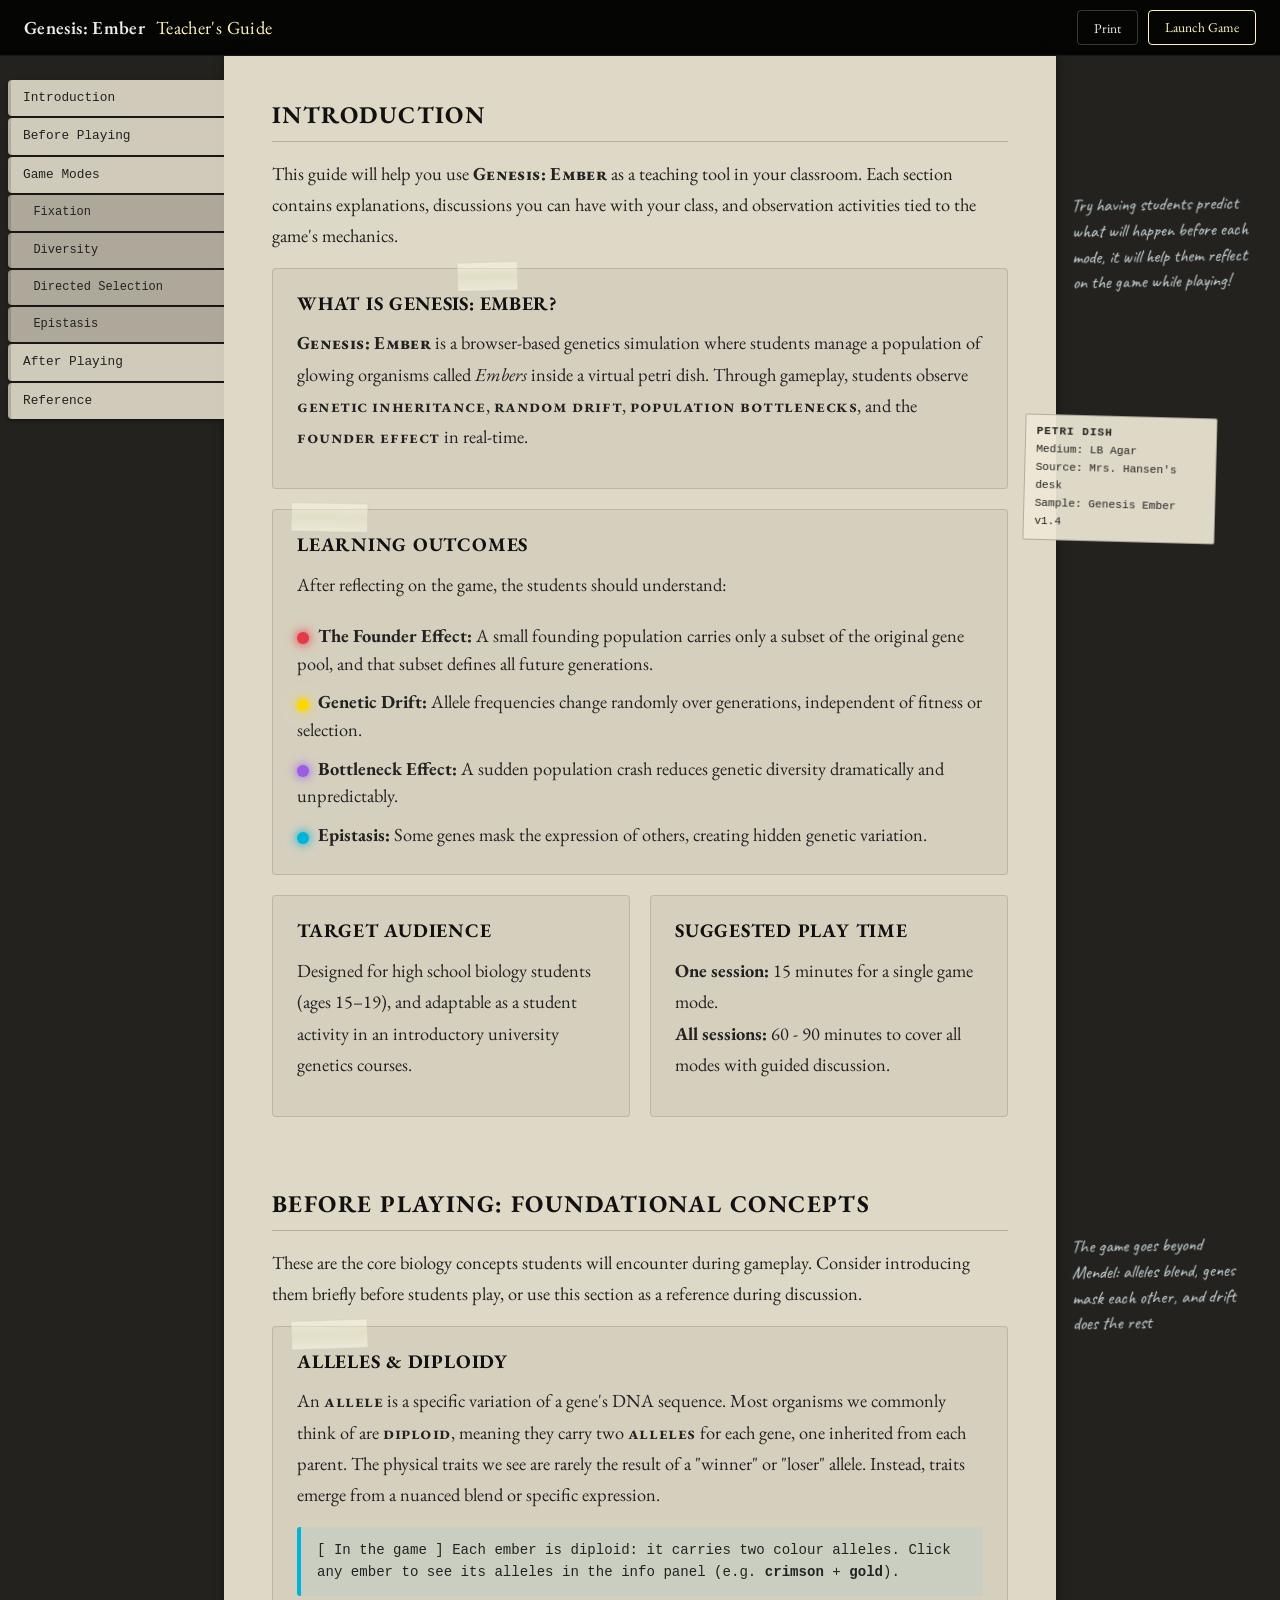
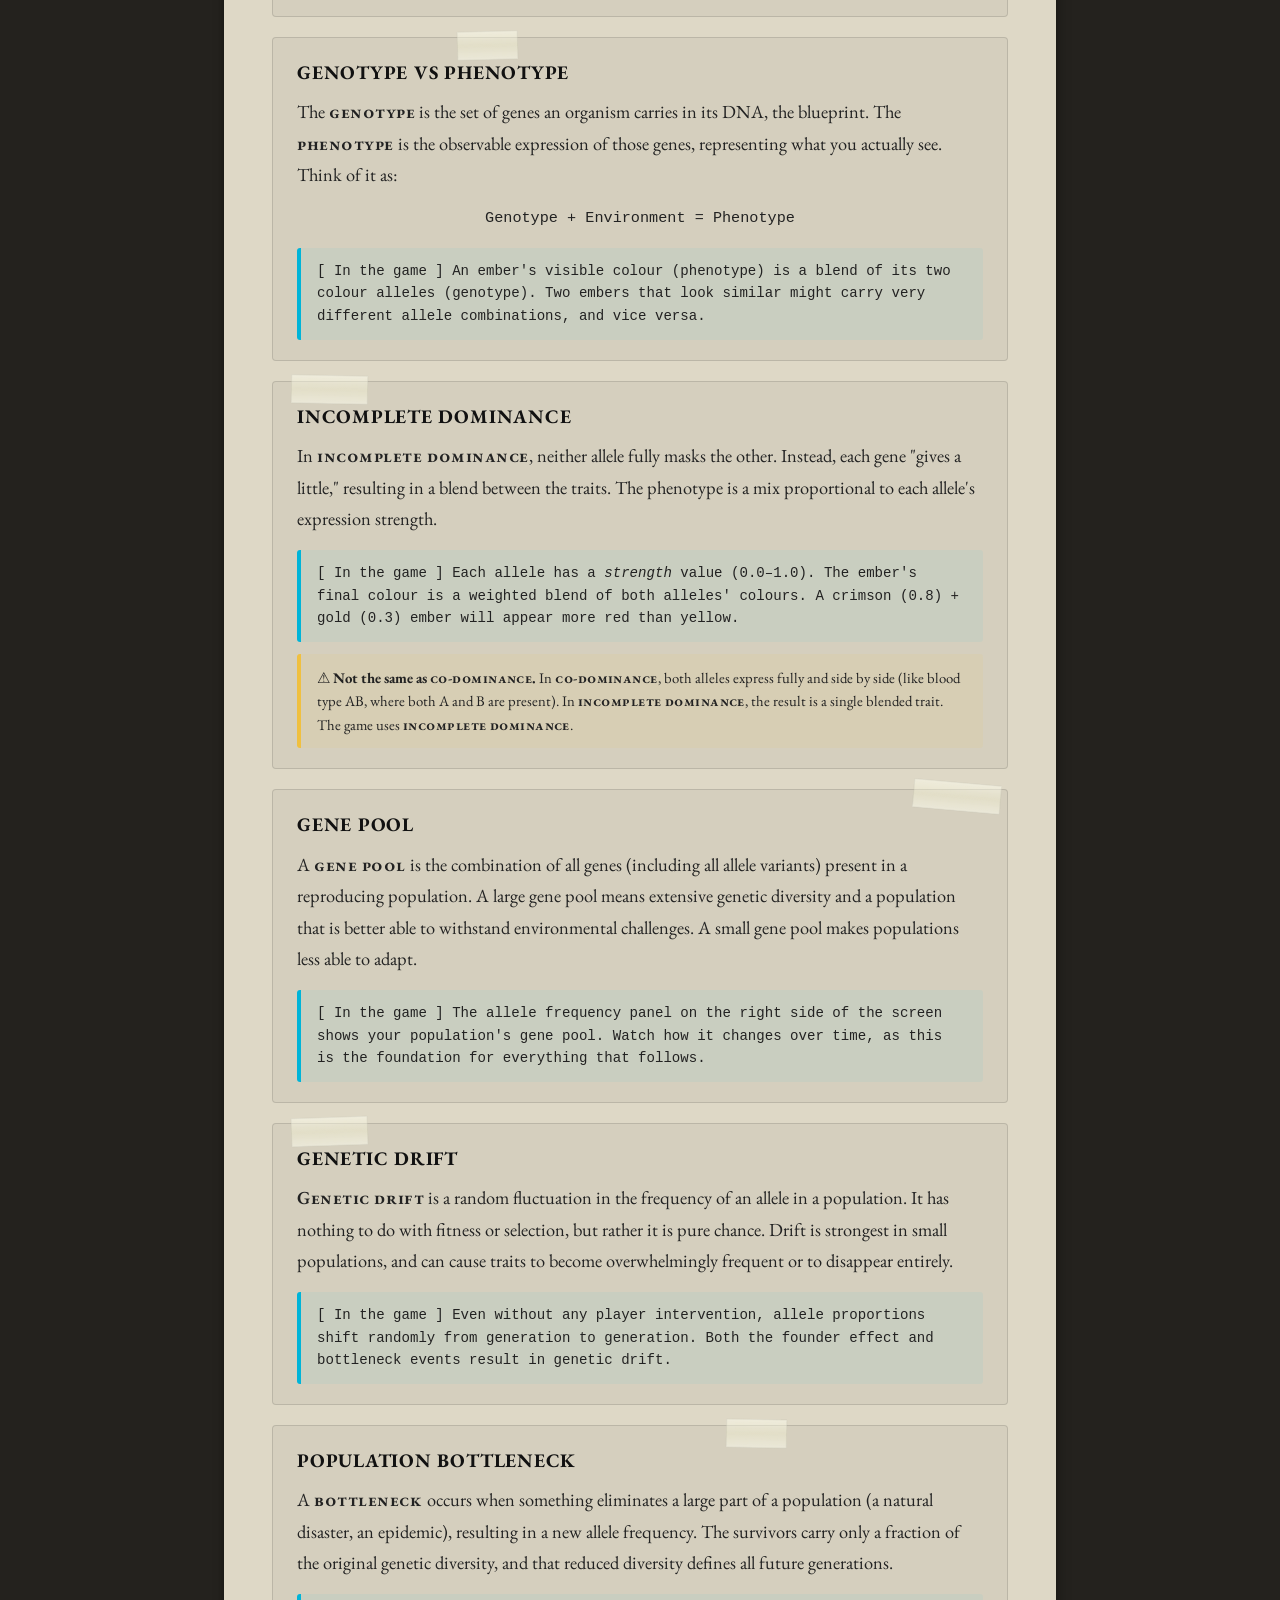
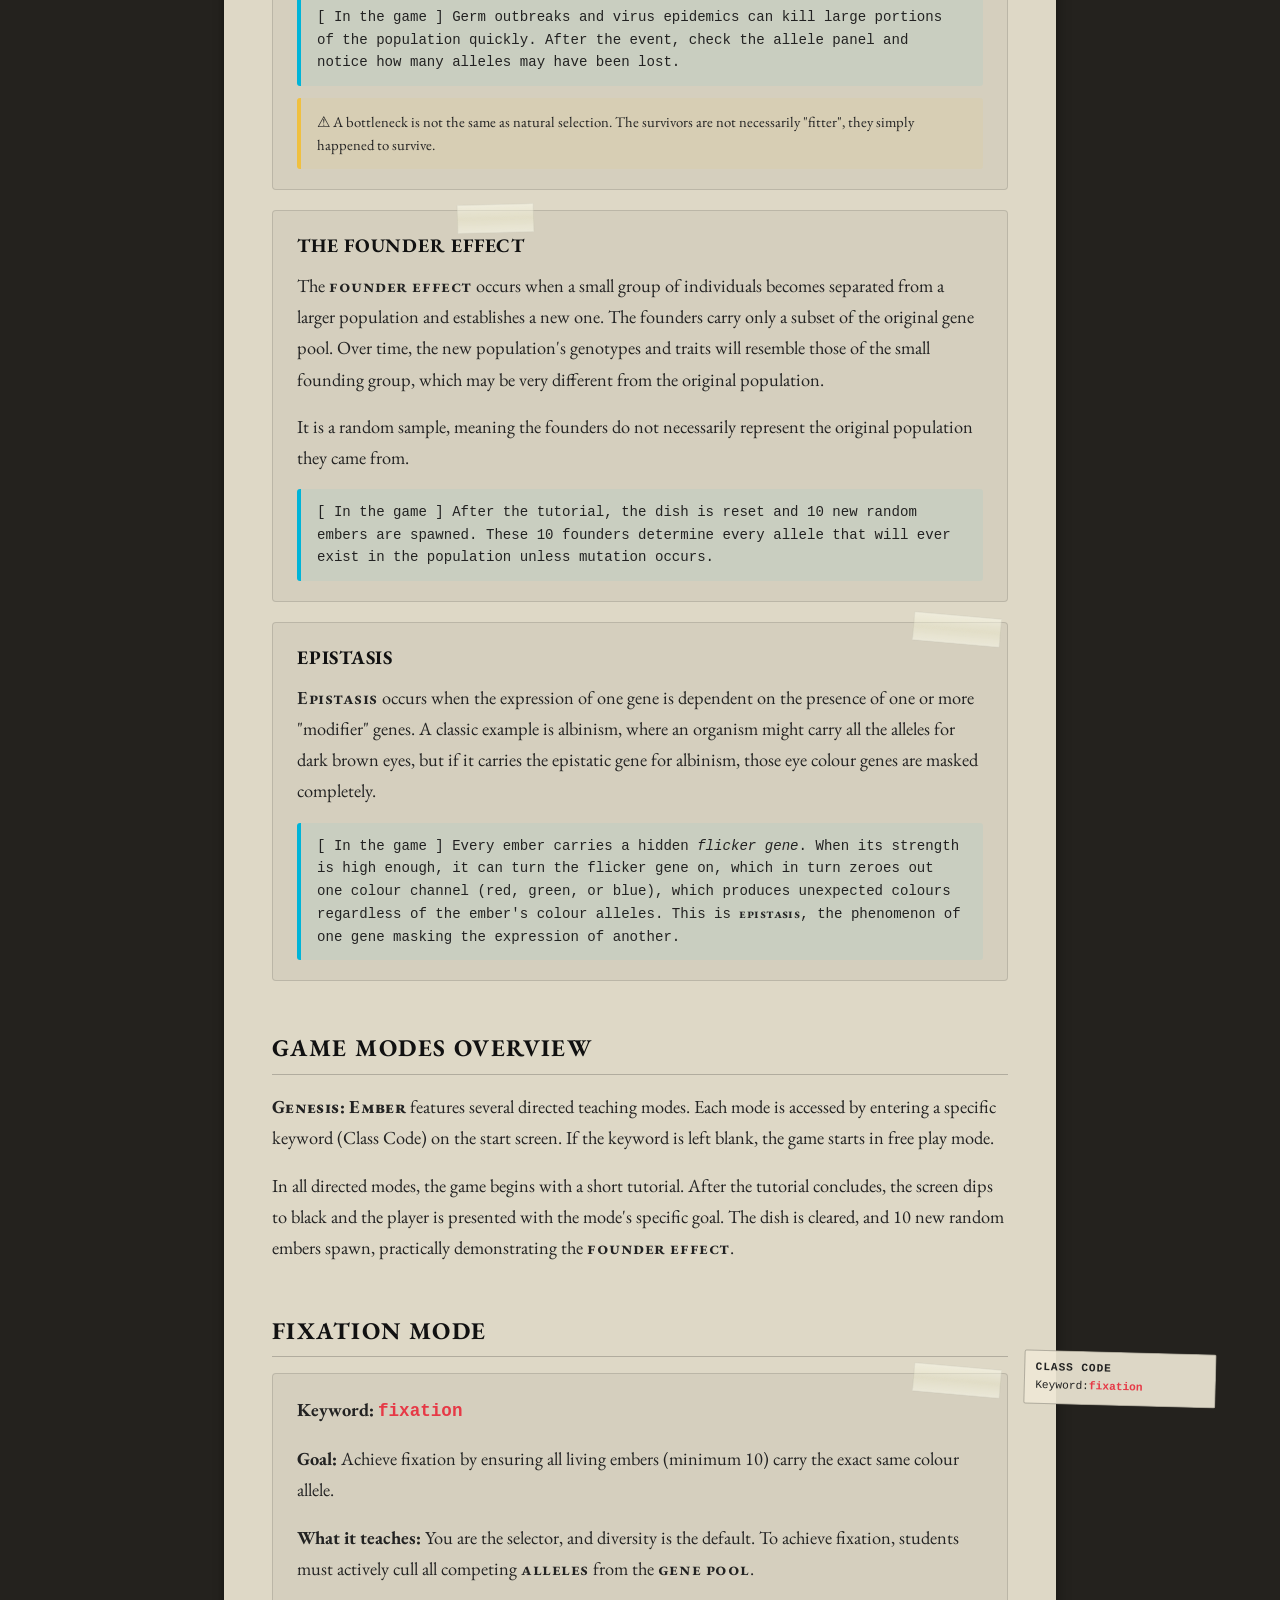
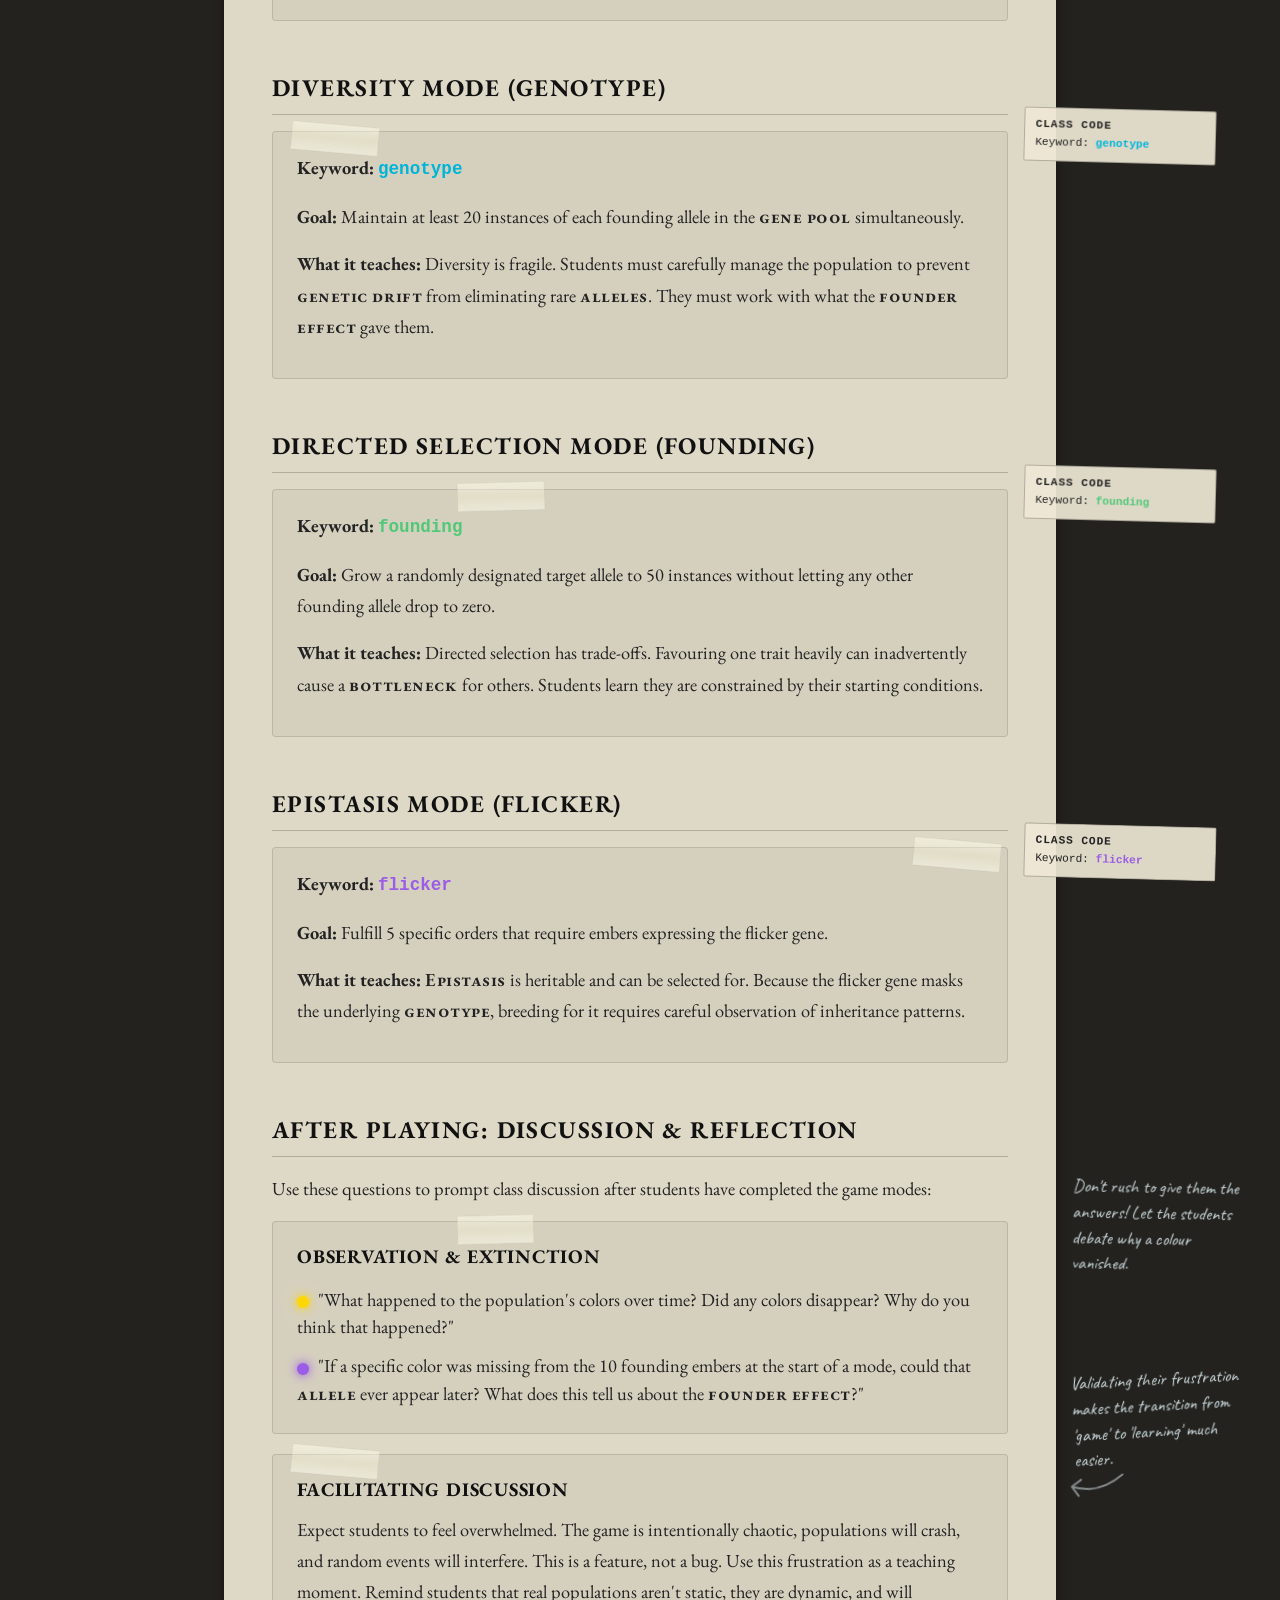
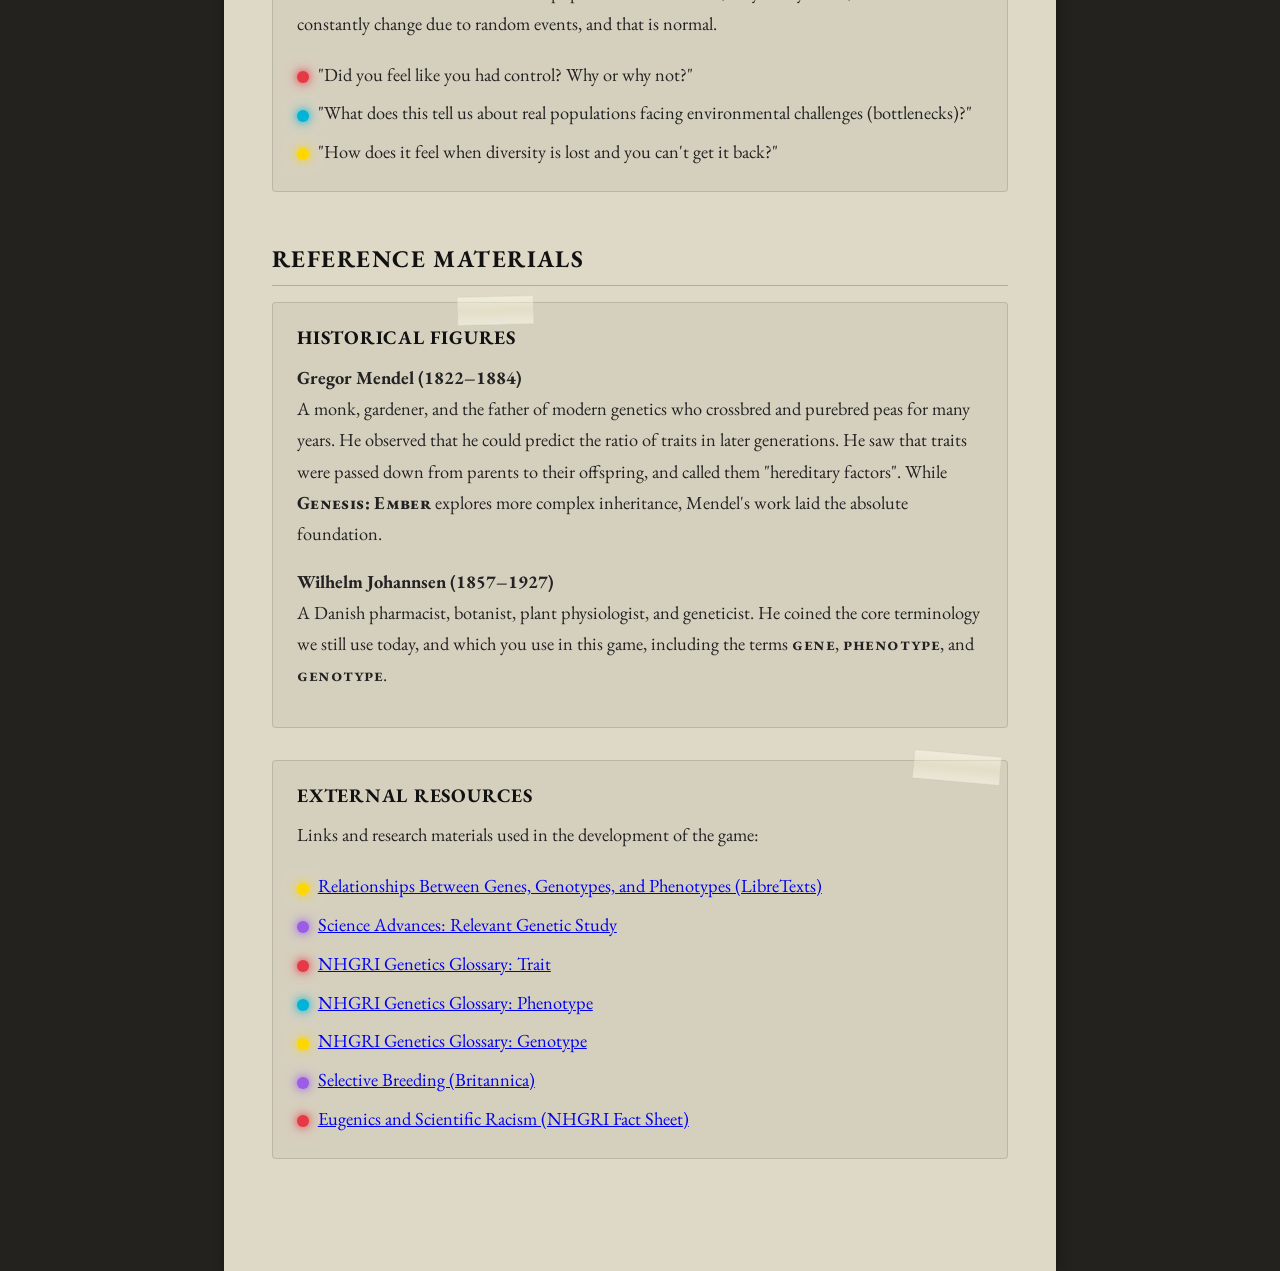
==== commit 0dab8450: "added a README - file, and made small tweaks to the teachers aid" ====
--- a/teachers-aid.html
+++ b/teachers-aid.html
@@ -4,7 +4,7 @@
 <head>
   <meta charset="UTF-8">
   <meta name="viewport" content="width=device-width, initial-scale=1.0">
-  <title>Genesis: Ember - Teacher's Guide</title>
+  <title>Genesis: Ember: Teacher's Guide</title>
   <meta name="description"
     content="A classroom guide for using Genesis: Ember to teach genetics concepts including alleles, genetic drift, natural selection, and epistasis.">
   <link rel="preconnect" href="https://fonts.googleapis.com">
@@ -29,23 +29,31 @@
 
     <nav class="sidebar" aria-label="Table of contents">
       <ul class="sidebar-list">
-        <li><a href="#introduction" class="sidebar-link">Introduction</a></li>
-        <li><a href="#before-playing" class="sidebar-link">Before Playing</a></li>
-        <li><a href="#modes-overview" class="sidebar-link">Game Modes</a></li>
+        <li><a href="#introduction" class="sidebar-link" style="--hover-color: var(--accent-gold);">Introduction</a>
+        </li>
+        <li><a href="#before-playing" class="sidebar-link" style="--hover-color: var(--accent-cyan);">Before Playing</a>
+        </li>
+        <li><a href="#modes-overview" class="sidebar-link" style="--hover-color: var(--accent-green);">Game Modes</a>
+        </li>
         <li>
-          <a href="#mode-fixation" class="sidebar-link sidebar-link-indent">Fixation</a>
+          <a href="#mode-fixation" class="sidebar-link sidebar-link-indent"
+            style="--hover-color: var(--accent-danger);">Fixation</a>
         </li>
         <li>
-          <a href="#mode-genotype" class="sidebar-link sidebar-link-indent">Diversity</a>
+          <a href="#mode-genotype" class="sidebar-link sidebar-link-indent"
+            style="--hover-color: var(--accent-cyan);">Diversity</a>
         </li>
         <li>
-          <a href="#mode-founding" class="sidebar-link sidebar-link-indent">Directed Selection</a>
+          <a href="#mode-founding" class="sidebar-link sidebar-link-indent"
+            style="--hover-color: var(--accent-green);">Directed Selection</a>
         </li>
         <li>
-          <a href="#mode-flicker" class="sidebar-link sidebar-link-indent">Epistasis</a>
-        </li>
-        <li><a href="#after-playing" class="sidebar-link">After Playing</a></li>
-        <li><a href="#reference" class="sidebar-link">Reference</a></li>
+          <a href="#mode-flicker" class="sidebar-link sidebar-link-indent"
+            style="--hover-color: var(--ember-violet);">Epistasis</a>
+        </li>
+        <li><a href="#after-playing" class="sidebar-link" style="--hover-color: var(--accent-gold);">After Playing</a>
+        </li>
+        <li><a href="#reference" class="sidebar-link" style="--hover-color: var(--accent-danger);">Reference</a></li>
       </ul>
     </nav>
 
@@ -371,11 +379,11 @@
         <div class="margin-label" style="top: 2.5rem;">
           <span class="margin-label-title">CLASS CODE&emsp;</span><br>
           Keyword: <strong><span
-              style="font-family: var(--font-mono); color: var(--accent-danger);">flicker</span></strong>
+              style="font-family: var(--font-mono); color: var(--ember-violet);">flicker</span></strong>
         </div>
         <div class="guide-box tape-var-b">
           <p><strong>Keyword:</strong> <span
-              style="font-family: var(--font-mono); font-weight: bold; font-size: 1.1rem; color: var(--accent-danger);">flicker</span>
+              style="font-family: var(--font-mono); font-weight: bold; font-size: 1.1rem; color: var(--ember-violet);">flicker</span>
           </p>
           <p><strong>Goal:</strong> Fulfill 5 specific orders that require embers expressing the flicker gene.</p>
           <p><strong>What it teaches:</strong> <span class="term">Epistasis</span> is heritable and can be selected for.
--- a/teachers-aid.css
+++ b/teachers-aid.css
@@ -188,7 +188,7 @@
   box-shadow:
     0 3px 8px rgba(0, 0, 0, 0.4),
     0 1px 3px rgba(0, 0, 0, 0.3);
-  border-left-color: var(--accent-cyan);
+  border-left-color: var(--hover-color, var(--accent-cyan));
 }
 
 .sidebar-link-indent {
